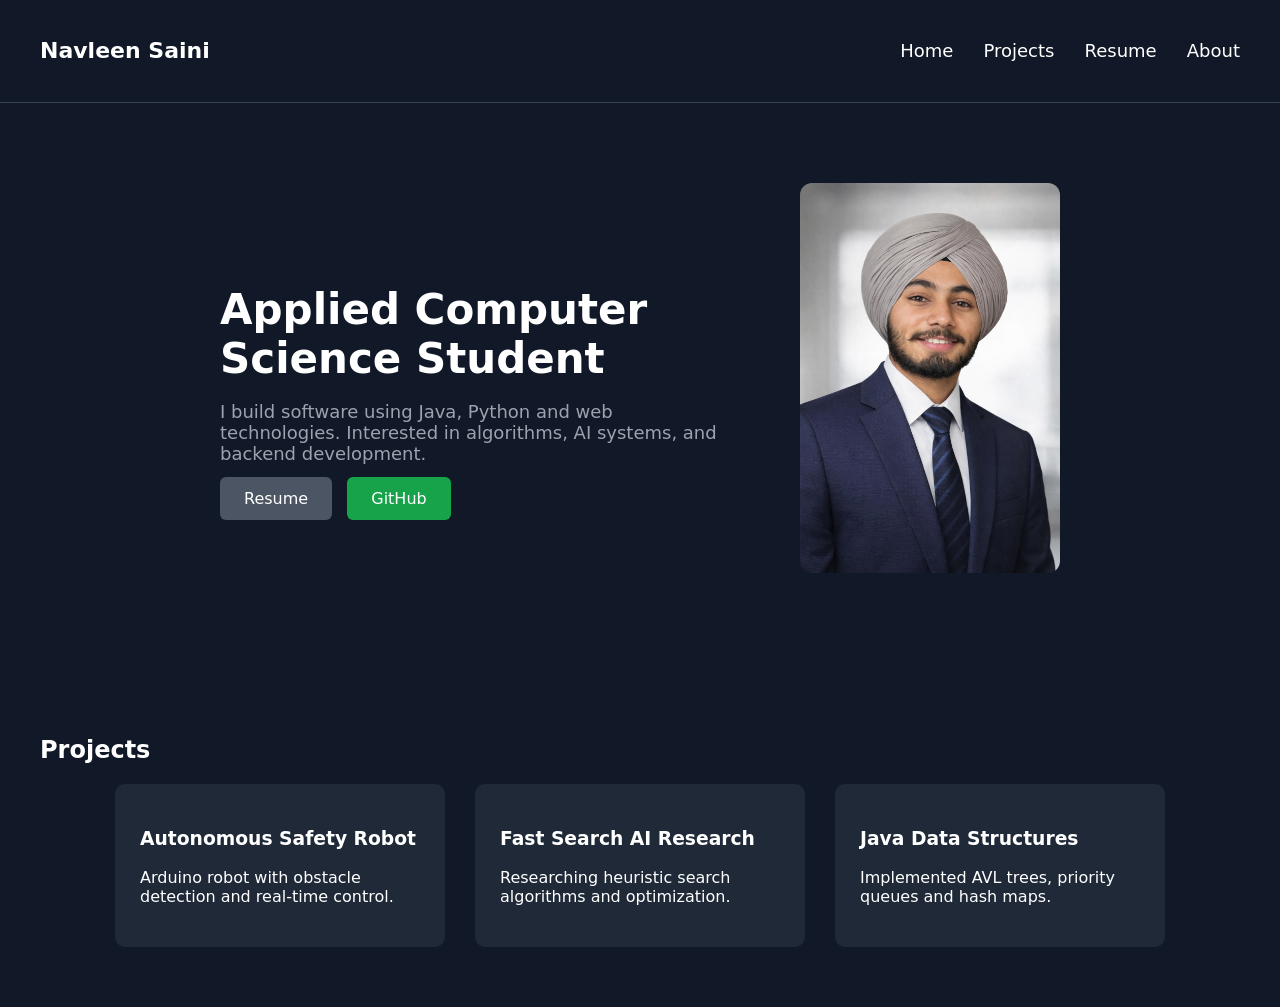
==== index.html @ b5724f16 "Initial commit" ====
<!DOCTYPE html>
<html lang="en">
<head>
<meta charset="UTF-8">
<meta name="viewport" content="width=device-width, initial-scale=1.0">
<title>Navleen Saini | Portfolio</title>
<link rel="stylesheet" href="crazy.css">
</head>

<body>

<header class="header">
    <h2 class="logo">Navleen Saini</h2>

    <nav class="navbar">
        <a href="index.html">Home</a>
        <a href="projects.html">Projects</a>
        <a href="NavleenSainiResume_2026_withoutLinks.pdf">Resume</a>
        <a href="#">About</a>
    </nav>
</header>


<section class="hero">

<div class="hero-text">
<h1>Applied Computer Science Student</h1>

<p>
I build software using Java, Python and web technologies.
Interested in algorithms, AI systems, and backend development.
</p>

<div class="hero-buttons">
<a href="NavleenSainiResume_2026_withoutLinks.pdf" class="resume-btn">Resume</a>

<a href="https://github.com/Navleen-Saini" class="github-btn">GitHub</a>
</div>

</div>


<div class="hero-image">
<img src="Photos/NavleenPhoto.png">
</div>

</section>

<section class="projects-preview">

    <h2>Projects</h2>

    <div class="project-container">

        <div class="project-card">
            <a href="arduino-project.html">
                <h3>Autonomous Safety Robot</h3>
                <p>Arduino robot with obstacle detection and real-time control.</p>
            </a>
        </div>

        <div class="project-card">
            <h3>Fast Search AI Research</h3>
            <p>Researching heuristic search algorithms and optimization.</p>
        </div>

        <div class="project-card">
            <h3>Java Data Structures</h3>
            <p>Implemented AVL trees, priority queues and hash maps.</p>
        </div>

    </div>

</section>

</body>
</html>
---- crazy.css ----
body{
margin:0;
font-family:system-ui;
background:#111827;
color:white;
}

.header{
display:flex;
justify-content:space-between;
align-items:center;
padding:20px 40px;
border-bottom:1px solid #374151;
}

.logo{
font-size:22px;
}

.navbar a{
margin-left:25px;
text-decoration:none;
color:white;
font-size:18px;
transition:0.2s;
}

.navbar a:hover{
color:#38bdf8;
}


.hero{
display:flex;
justify-content:center;
align-items:center;
gap:80px;
padding:80px 40px;
}

.hero-text{
max-width:500px;
}

.hero-text h1{
font-size:42px;
margin-bottom:10px;
}

.hero-text p{
font-size:18px;
color:#9ca3af;
}

.hero-buttons{
margin-top:25px;
}


.resume-btn{
padding:12px 24px;
background:#4b5563;
color:white;
text-decoration:none;
border-radius:6px;
margin-right:10px;
transition:0.25s;
}

.resume-btn:hover{
background:#374151;
transform:translateY(-2px);
}

.github-btn{
padding:12px 24px;
background:#16a34a;
color:white;
text-decoration:none;
border-radius:6px;
transition:0.25s;
}

.github-btn:hover{
background:#15803d;
transform:translateY(-2px);
}


.hero-image img{
width:260px;
border-radius:12px;
}


.projects-preview{
padding:60px 40px;
}

.projects{
padding:60px 40px;
}

.projects h2{
text-align:center;
margin-bottom:40px;
}

.project-container{
display:flex;
flex-wrap:wrap;
justify-content:center;
gap:30px;
}

.project-card{
background:#1f2937;
padding:25px;
width:280px;
border-radius:10px;
transition:0.25s;
}

.project-card a{
text-decoration:none;
color:white;
display:block;
}

.project-card:hover{
transform:translateY(-5px);
}



.project-detail{
max-width:900px;
margin:auto;
padding:60px 20px;
}

.project-detail h1{
text-align:center;
margin-bottom:40px;
}

.video-container{
display:flex;
justify-content:center;
margin-bottom:40px;
}

.video-container video{
width:50%;
max-width:350px;
border-radius:10px;
}

.project-description{
color:#d1d5db;
line-height:1.6;
}

.project-description ul{
margin-top:10px;
}

/* Mobile responsive */

@media (max-width:768px){

.hero{
flex-direction:column;
text-align:center;
}

.hero-image img{
width:200px;
}

.header{
flex-direction:column;
}

.navbar{
margin-top:10px;
}

.project-container{
flex-direction:column;
align-items:center;
}

}
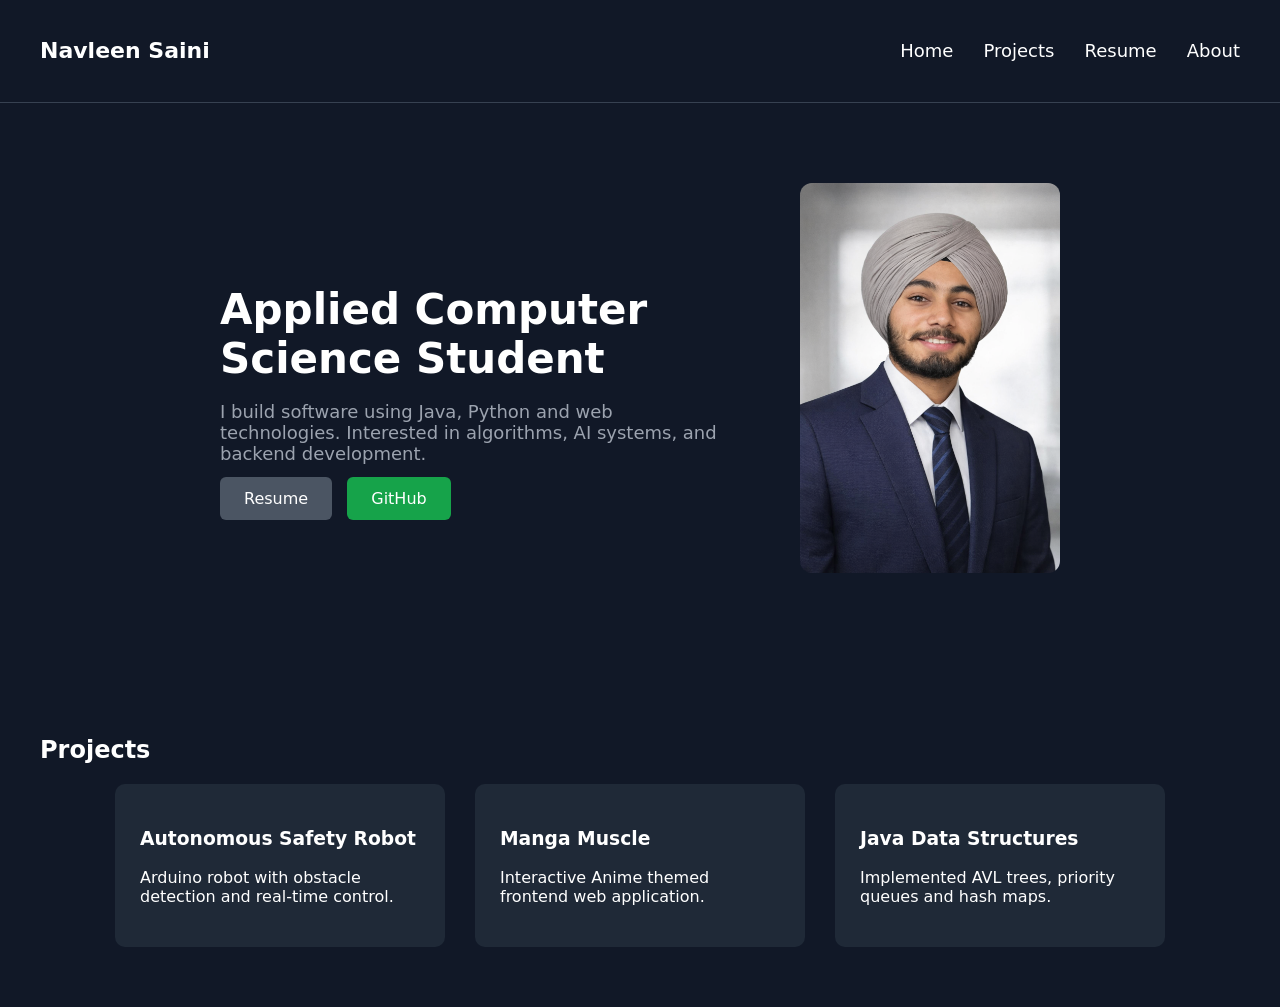
==== commit fdc05fe1: "Add Front-End link" ====
--- a/index.html
+++ b/index.html
@@ -60,8 +60,10 @@
         </div>
 
         <div class="project-card">
-            <h3>Fast Search AI Research</h3>
-            <p>Researching heuristic search algorithms and optimization.</p>
+            <a href ="https://navleen-saini.github.io/Manga-Muscle-frontend/">
+                <h3>Manga Muscle</h3>
+                <p>Interactive Anime themed frontend web application.</p>
+            </a>
         </div>
 
         <div class="project-card">
@@ -74,4 +76,4 @@
 </section>
 
 </body>
-</html>+</html>
